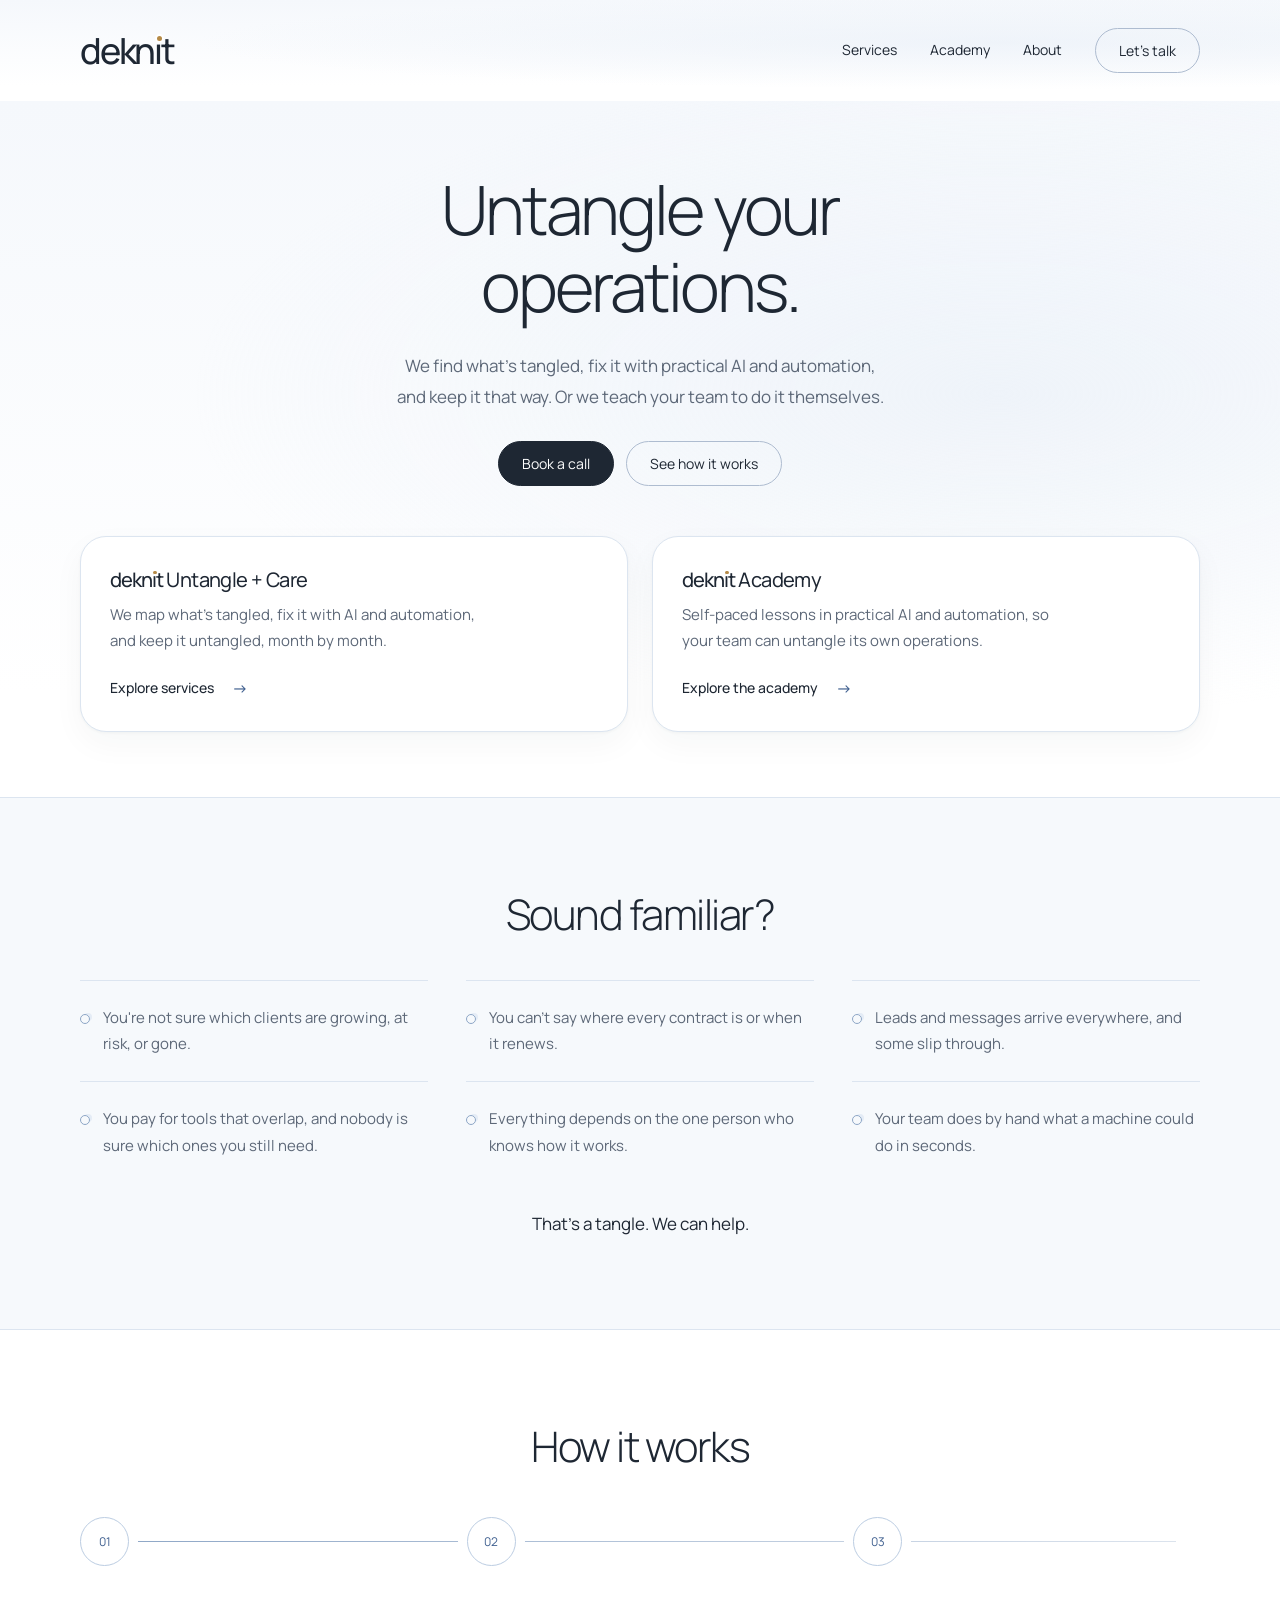
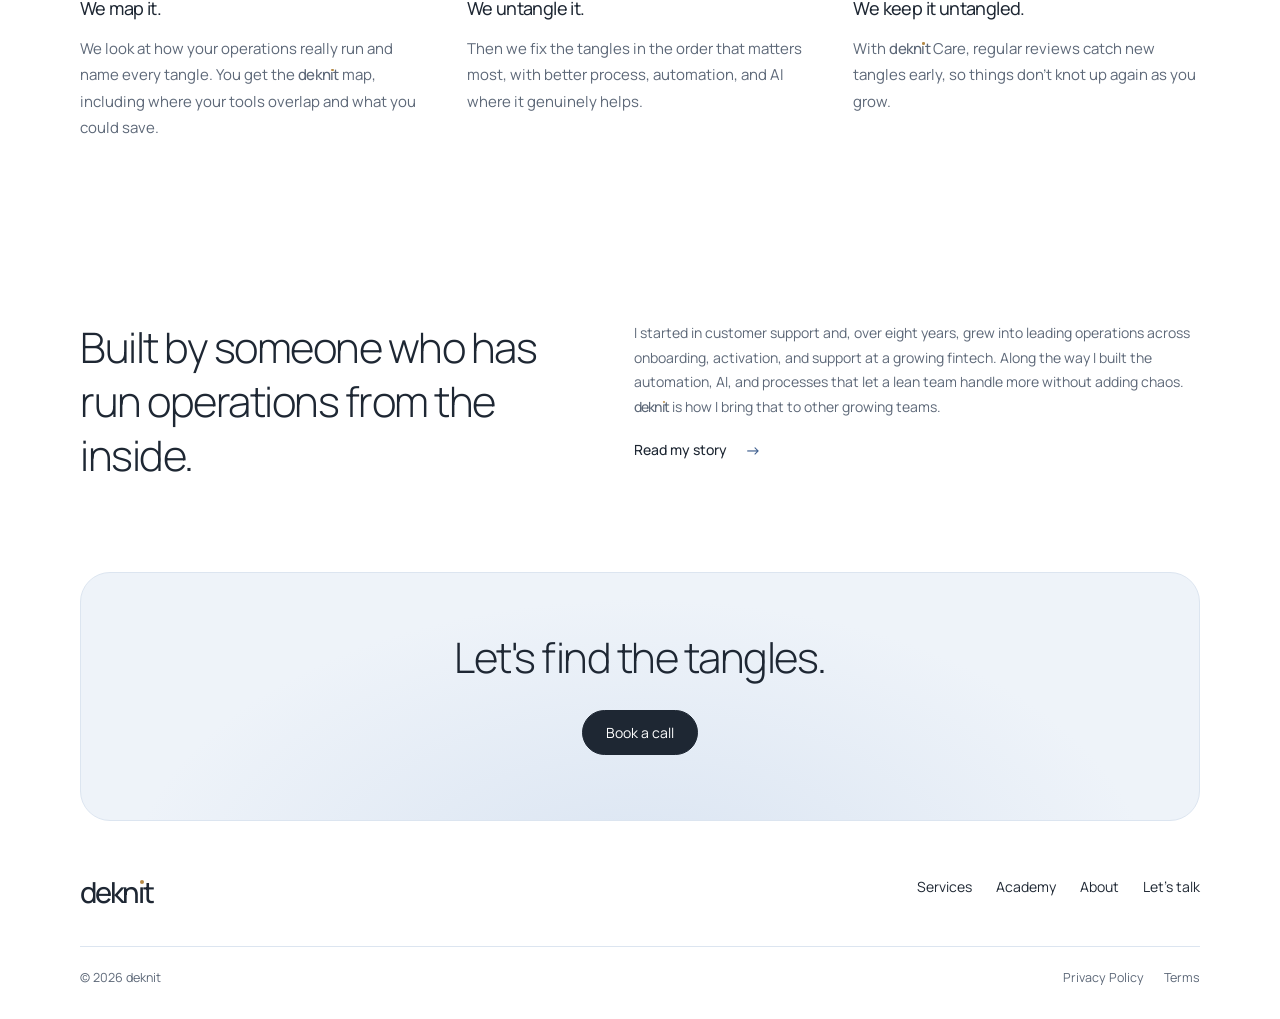
==== index.html @ 09bf1a15 "Remove email from the footer on all pages except Let's talk Co-Authored-By: Claude Sonnet 5.5 <norep" ====
<!doctype html>
<html lang="en">
<head>
<meta charset="utf-8">
<meta name="viewport" content="width=device-width, initial-scale=1">
<meta name="description" content="We find what's tangled, fix it with practical AI and automation, and keep it that way. Or we teach your team to do it themselves.">
<title>deknit | Untangle your operations.</title>
<link rel="stylesheet" href="styles.css?v=20261026u"><script src="script.js?v=20261026u" defer></script>
</head>
<body>
<a class="skip" href="#main">Skip to content</a>
<header class="top"><div class="wrap header-row"><a class="logo" href="index.html" aria-label="deknit home">dekn<span class="logo-i">i</span>t</a><nav aria-label="Main navigation"><a href="services.html">Services</a><a href="academy.html">Academy</a><a href="about.html">About</a><a href="lets-talk.html" class="pill">Let's talk</a></nav></div></header>
<main id="main" class="centered"><div class="top">
<div class="wrap">
<section class="hero" aria-labelledby="hero-title"><div class="hero-copy"><h1 id="hero-title">Untangle your<br>operations.</h1><p class="lead">We find what's tangled, fix it with practical AI and automation, and keep it that way. Or we teach your team to do it themselves.</p><div class="actions"><a class="pill primary" href="lets-talk.html">Book a call</a><a class="pill" href="#how-it-works">See how it works</a></div></div>
</section>
<div class="offers" id="services"><article class="glass offer"><div><h3><span class="wm">dekn<span class="logo-i">i</span>t</span> Untangle + Care</h3><p>We map what's tangled, fix it with AI and automation, and keep it untangled, month by month.</p><a class="text-link" href="services.html">Explore services</a></div></article><article class="glass offer" id="academy"><div><h3><span class="wm">dekn<span class="logo-i">i</span>t</span> Academy</h3><p>Self-paced lessons in practical AI and automation, so your team can untangle its own operations.</p><a class="text-link" href="academy.html">Explore the academy</a></div></article></div>
</div></div>
<section class="section familiar"><div class="wrap"><h2>Sound familiar?</h2><div class="tangles"><p class="tangle">You're not sure which clients are growing, at risk, or gone.</p><p class="tangle">You can't say where every contract is or when it renews.</p><p class="tangle">Leads and messages arrive everywhere, and some slip through.</p><p class="tangle">You pay for tools that overlap, and nobody is sure which ones you still need.</p><p class="tangle">Everything depends on the one person who knows how it works.</p><p class="tangle">Your team does by hand what a machine could do in seconds.</p></div><p class="closing">That's a tangle. We can help.</p></div></section>
<section class="section wrap" id="how-it-works"><h2>How it works</h2><div class="steps"><article class="step"><span class="number">01</span><h3>We map it.</h3><p>We look at how your operations really run and name every tangle. You get the <span class="wm">dekn<span class="logo-i">i</span>t</span> map, including where your tools overlap and what you could save.</p></article><article class="step"><span class="number">02</span><h3>We untangle it.</h3><p>Then we fix the tangles in the order that matters most, with better process, automation, and AI where it genuinely helps.</p></article><article class="step"><span class="number">03</span><h3>We keep it untangled.</h3><p>With <span class="wm">dekn<span class="logo-i">i</span>t</span> Care, regular reviews catch new tangles early, so things don't knot up again as you grow.</p></article></div></section>
<div class="wrap"><section class="section about" id="about"><h2>Built by someone who has run operations from the inside.</h2><div><p>I started in customer support and, over eight years, grew into leading operations across onboarding, activation, and support at a growing fintech. Along the way I built the automation, AI, and processes that let a lean team handle more without adding chaos. <span class="wm">dekn<span class="logo-i">i</span>t</span> is how I bring that to other growing teams.</p><a class="text-link" href="about.html">Read my story</a></div></section>
<section class="final-cta" id="lets-talk"><h2>Let's find the tangles.</h2><a class="pill primary" href="lets-talk.html">Book a call</a></section>
</div></main>
<footer><div class="wrap"><div class="footer-main"><div><a class="logo" href="index.html" aria-label="deknit home">dekn<span class="logo-i">i</span>t</a></div><nav class="footer-links" aria-label="Footer navigation"><a href="services.html">Services</a><a href="academy.html">Academy</a><a href="about.html">About</a><a href="lets-talk.html">Let's talk</a></nav></div><div class="footer-bottom"><span>&copy; 2026 deknit</span><div class="legal-links"><a href="privacy.html">Privacy Policy</a><a href="terms.html">Terms</a></div></div></div></footer>


</body>
</html>
---- styles.css ----
@import url('https://fonts.googleapis.com/css2?family=Manrope:wght@300;400;450;500;600&display=swap');
:root{--paper:#f7f4ed;--ink:#302e29;--muted:#655f55;--line:#ded7c9;--amber:#b58a47;--glass:rgba(255,255,255,.43);--radius:26px;--width:1200px}
*{box-sizing:border-box}html{scroll-behavior:smooth;scroll-padding-top:30px}body{margin:0;background:var(--paper);color:var(--ink);font:15px/1.75 'Manrope',Arial,sans-serif;-webkit-font-smoothing:antialiased}a{color:inherit;text-decoration:none}button{font:inherit}a,button{touch-action:manipulation}a:focus-visible,button:focus-visible,summary:focus-visible{outline:3px solid #9a6d28;outline-offset:6px}a:hover{text-decoration:underline;text-underline-offset:5px}.skip{position:absolute;top:-80px;left:20px;background:var(--ink);color:white;padding:10px 20px;z-index:9}.skip:focus{top:10px}.wrap{max-width:var(--width);margin:auto;padding-inline:40px}.top{background:radial-gradient(ellipse at 78% 42%,#e9dfca70,transparent 57%),linear-gradient(125deg,#faf8f3,#f2eee4 70%,#faf8f2)}header{padding:28px 0}.header-row{display:flex;align-items:center;justify-content:space-between;gap:30px}.logo{font-size:36px;letter-spacing:-2.2px;font-weight:500;line-height:1.2;display:inline-flex;align-items:baseline}.logo-i{position:relative}.logo-i:after{content:'';width:5px;height:5px;background:var(--amber);position:absolute;border-radius:50%;top:7px;left:3px;box-shadow:0 0 0 2px var(--paper)}nav{display:flex;align-items:center;gap:33px;font-size:13px}.pill{display:inline-flex;justify-content:center;align-items:center;min-height:45px;border-radius:999px;border:1px solid #8c806c;padding:10px 23px;font-size:13px;line-height:1.5;transition:background .2s,transform .2s}.pill:hover{background:#e6dece;text-decoration:none;transform:translateY(-1px)}.primary{background:var(--ink);color:#fff;border-color:var(--ink)}.primary:hover{background:#4a453b}.hero{position:relative;display:grid;grid-template-columns:1.04fr 1fr;align-items:center;gap:10px;min-height:470px;padding-block:55px 45px}.hero-copy{position:relative;z-index:1}h1,h2,h3,p{margin:0}h1{font-size:clamp(44px,5.4vw,68px);font-weight:300;letter-spacing:-3px;line-height:1.13;max-width:570px}p{color:var(--muted)}.lead{font-size:16px;line-height:1.85;max-width:505px;margin-top:25px}.actions{display:flex;flex-wrap:wrap;gap:12px;margin-top:28px}.quiet{font-size:11px;max-width:450px;line-height:1.8;margin-top:20px}.hero-art{width:calc(100% + 38px);margin-left:-16px;overflow:visible}.offers{display:grid;grid-template-columns:1fr 1fr;gap:24px;padding-block:10px 65px}.glass{border:1px solid #fff;border-radius:var(--radius);background:linear-gradient(140deg,#fff9,#fff3);box-shadow:0 15px 34px #6e57360a,0 1px 3px #6e57360c;backdrop-filter:blur(12px)}.offer{padding:29px;display:grid;grid-template-columns:59px 1fr;gap:20px;align-items:start}.badge{width:58px;height:58px;border-radius:50%;border:1px solid #fff;display:grid;place-items:center;background:radial-gradient(circle at 30% 20%,#fff,#e9dfc580);box-shadow:inset 0 0 0 5px #ffffff30,0 6px 14px #77613d12;color:#8b713f}.badge svg{width:26px;height:26px;fill:none;stroke:currentColor;stroke-width:1.35;stroke-linecap:round;stroke-linejoin:round}h3{font-size:20px;font-weight:450;letter-spacing:-.6px}.offer p{font-size:13px;margin-top:8px;max-width:370px}.text-link{display:inline-flex;align-items:center;gap:18px;font-size:12px;margin-top:17px;font-weight:500}.text-link:after{content:'\2192';color:#8c713f;font-size:16px}.section{padding-block:90px}.eyebrow{font-size:10px;text-transform:uppercase;letter-spacing:2px;color:#927342;margin-bottom:16px}h2{font-size:clamp(29px,3.4vw,42px);line-height:1.28;font-weight:300;letter-spacing:-1.5px}.section-intro{max-width:660px}.familiar{background:#fcfaf5;border-block:1px solid #eee8dd}.tangles{display:grid;grid-template-columns:repeat(3,1fr);gap:0 38px;margin-top:38px}.tangle{padding:24px 0;border-top:1px solid var(--line);display:flex;align-items:flex-start;gap:13px;font-size:14px;color:var(--muted)}.tangle:before{content:'';flex:none;width:8px;height:8px;border:1px solid #b39667;border-radius:50%;margin-top:9px;box-shadow:3px -2px 0 -1px #f8f0e0}.closing{margin-top:26px;color:var(--ink);font-size:17px}.steps{display:grid;grid-template-columns:repeat(3,1fr);gap:40px;margin-top:44px;position:relative}.steps:before{content:'';position:absolute;left:24px;right:24px;top:24px;height:1px;background:linear-gradient(90deg,#cbb178,#cbb17850)}.step{position:relative}.number{position:relative;display:grid;place-items:center;width:49px;height:49px;border:1px solid #d7c9a9;background:#f7f4ed;border-radius:50%;font-size:12px;color:#927342;box-shadow:0 0 0 9px var(--paper);margin-bottom:28px}.step h3{font-size:18px;line-height:1.6}.step p{font-size:13px;margin-top:13px}.ai{display:grid;grid-template-columns:.9fr 1.1fr;gap:90px;align-items:center;padding:50px;background:linear-gradient(120deg,#eee6d3aa,#fff8);border:1px solid #fff;border-radius:30px}.ai p{font-size:15px}.what{padding-top:75px}.products{display:grid;grid-template-columns:repeat(3,1fr);gap:20px;margin-top:30px}.product{padding:30px;border:1px solid var(--line);border-radius:22px;background:#ffffff35}.product p{font-size:13px;margin-top:12px}.promise{text-align:center;padding-block:65px;border-block:1px solid var(--line);margin-top:80px}.promise p{max-width:640px;margin:20px auto 0;font-size:15px}.about{display:grid;grid-template-columns:.9fr 1.1fr;gap:90px;align-items:start}.about p{font-size:14px}.final-cta{padding:58px 30px 65px;text-align:center;border-radius:30px;background:radial-gradient(ellipse at 50% 130%,#d8c29465,transparent 65%),#efeadf;border:1px solid #fff}.final-cta .pill{margin-top:25px}footer{padding:54px 0 30px}.footer-main{display:flex;justify-content:space-between;gap:35px;align-items:start}.footer-main .logo{font-size:29px}.footer-main .logo-i:after{top:5px;width:4px;height:4px;left:2px}.footer-links{display:flex;gap:24px;font-size:12px}.contact{font-size:12px;margin-top:12px;display:inline-block}.footer-bottom{border-top:1px solid var(--line);margin-top:35px;padding-top:20px;display:flex;justify-content:space-between;gap:20px;font-size:10px;color:var(--muted)}.legal-links{display:flex;gap:20px}.placeholder-list{font-size:11px;color:var(--muted);border-top:1px solid var(--line);margin-top:26px;padding-top:18px}.placeholder-list summary{cursor:pointer}.placeholder-list ul{padding-left:18px}.placeholder-list li{margin-block:5px}dialog{max-width:500px;width:calc(100% - 40px);border:1px solid var(--line);border-radius:24px;background:var(--paper);padding:35px;color:var(--ink)}dialog::backdrop{background:#302e2955;backdrop-filter:blur(5px)}dialog h2{font-size:29px}dialog p{margin-block:18px}dialog .pill{cursor:pointer}dialog .placeholder{border:1px dashed #a28e68;padding:18px;border-radius:12px;font-size:13px}.notice{font-size:12px}svg.defs{position:absolute;width:0;height:0;overflow:hidden}
@media(min-width:1450px){:root{--width:1280px}.hero{min-height:530px}.hero-art{width:calc(100% + 60px)}}
@media(max-width:900px){.wrap{padding-inline:28px}nav{gap:22px}.hero{grid-template-columns:1.1fr .9fr;min-height:430px}h1{font-size:52px}.hero-art{width:125%;margin-left:-30px}.lead{font-size:14px}.offer{padding:23px;gap:14px;grid-template-columns:45px 1fr}.badge{width:45px;height:45px}h3{font-size:18px}.tangles{grid-template-columns:repeat(2,1fr)}.ai,.about{gap:40px}.ai{padding:35px}.steps{gap:25px}.products{gap:15px}.product{padding:23px}.section{padding-block:65px}}
@media(max-width:620px){.wrap{padding-inline:22px}header{padding-block:22px}.header-row{gap:18px;flex-wrap:wrap}.logo{font-size:32px}nav{gap:17px;font-size:11px}nav .pill{padding:8px 14px;min-height:37px;font-size:11px}.hero{grid-template-columns:1fr;gap:0;padding-block:36px 16px;min-height:auto}h1{font-size:49px;letter-spacing:-2.2px;max-width:390px}.lead{font-size:14px;margin-top:20px}.quiet{font-size:10px}.hero-art{width:100%;max-width:480px;margin:-5px auto -10px;display:block}.offers{grid-template-columns:1fr;gap:14px;padding-bottom:40px}.offer{grid-template-columns:50px 1fr;padding:23px}.badge{width:48px;height:48px}.tangles{grid-template-columns:1fr;margin-top:28px}.tangle{padding-block:18px}.section{padding-block:50px}.steps,.products,.ai,.about{grid-template-columns:1fr}.steps{gap:28px;margin-top:30px}.steps:before{display:none}.step{padding-left:64px}.number{position:absolute;left:0;top:0;width:40px;height:40px;box-shadow:none}.step p{margin-top:7px}.ai{padding:27px;gap:20px}.what{padding-top:50px}.products{gap:15px}.promise{margin-top:50px;padding-block:45px}.about{gap:22px}.footer-main{flex-direction:column;gap:25px}.footer-links{gap:23px;flex-wrap:wrap}.final-cta{padding:42px 20px}.footer-bottom{font-size:10px}.top{overflow:hidden}h2{letter-spacing:-1px}}
@media(max-width:380px){nav{gap:13px}.header-row{justify-content:center}.header-row>.logo{margin-right:auto}.hero h1{font-size:43px}.actions .pill{font-size:12px;padding-inline:18px}}
@media(prefers-reduced-motion:reduce){html{scroll-behavior:auto}*{transition:none!important}}

.page-hero{padding-block:70px 55px;max-width:900px}.page-hero h1{max-width:900px;font-size:clamp(42px,5vw,64px)}.page-hero .lead{max-width:680px}.page-body{padding-bottom:60px}.content-section{padding-block:45px;border-top:1px solid var(--line)}.content-section h2{margin-bottom:24px}.content-section h3{margin-bottom:14px}.content-section p+p{margin-top:17px}.reading{max-width:760px}.reading p{font-size:15px}.reading ul,.reading ol{color:var(--muted);padding-left:22px}.reading li{padding-block:5px}.area-grid{display:grid;grid-template-columns:1fr 1fr;gap:0 32px;list-style-position:inside;padding:0!important}.area-grid li{border-bottom:1px solid var(--line);padding:14px 8px}.journey{display:flex;align-items:center;gap:18px;flex-wrap:wrap;padding:23px 28px;margin-bottom:40px;color:var(--muted);font-size:13px}.journey li+li:before{content:'\2192';color:var(--amber);margin-right:18px}.split{display:grid;grid-template-columns:1fr 1fr;gap:45px}.four-grid{display:grid;grid-template-columns:repeat(4,1fr);gap:22px}.faq{max-width:850px}.faq details{padding:20px 0;border-bottom:1px solid var(--line)}.faq summary{font-size:15px;cursor:pointer}.faq details p{margin-top:15px;font-size:14px}.placeholder{padding:22px;border:1px dashed #aa9063;border-radius:16px;background:#fff7;color:#726044;overflow-wrap:anywhere}.photo-placeholder{aspect-ratio:4/5;max-width:260px;display:grid;place-items:center}.profile{display:grid;grid-template-columns:220px 1fr;gap:35px;align-items:center}.profile p{max-width:400px}form{max-width:680px}label{display:block;font-size:12px;font-weight:500;margin-bottom:7px}input,textarea,select{font:inherit;color:var(--ink);width:100%;background:#fffc;border:1px solid #c7bda9;border-radius:12px;padding:12px 15px;min-height:46px}textarea{resize:vertical;min-height:125px}input:focus-visible,textarea:focus-visible,select:focus-visible{outline:2px solid #967233;outline-offset:3px}.field{margin-bottom:20px}.form-row{display:grid;grid-template-columns:1fr 1fr;gap:20px}.form-note{font-size:12px;margin-bottom:18px}.status{font-size:13px;margin-top:15px}form button{cursor:pointer}.booking-placeholder{min-height:220px;display:flex;align-items:center;justify-content:center;text-align:center}.form-section{padding:35px;border-radius:var(--radius);background:#eee8db80}nav a[aria-current=page]{text-decoration:underline;text-underline-offset:6px}.legal{min-height:44vh}.mini-number{color:#94723d;font-size:11px;margin-bottom:15px}.page-body .final-cta{margin-top:45px}
@media(max-width:800px){.four-grid{grid-template-columns:1fr 1fr}.split{gap:28px}.profile{grid-template-columns:180px 1fr}}
@media(max-width:620px){.page-hero{padding-block:40px}.page-hero h1{font-size:43px}.content-section{padding-block:32px}.split,.profile,.form-row{grid-template-columns:1fr}.area-grid{grid-template-columns:1fr}.four-grid{grid-template-columns:1fr 1fr;gap:16px}.form-section{padding:24px}.journey{padding:20px;gap:12px}.journey li+li:before{margin-right:12px}}

.booking-panel{padding:38px;text-align:center}.booking-panel p{margin-block:15px}.booking-panel .pill{margin-block:10px}.legal-copy h2{font-size:25px;margin-top:32px}.legal-copy p{margin-block:14px}.draft-note{border-left:3px solid #b58a47;padding:16px 20px;background:#eee7d8;margin-bottom:28px}

/* Consistent paired offer cards. */
.offers .offer{grid-template-columns:58px minmax(0,1fr);align-items:start}.offers .badge{width:58px;height:58px;flex-shrink:0}.offers .badge svg{width:28px;height:28px;stroke-width:1.4}.offers .offer>div{height:100%;display:flex;flex-direction:column}.offers .offer h3{font-size:20px;line-height:1.4;font-weight:450}.offers .offer p{flex:1}.offers .text-link{margin-top:20px}.hero-art{height:auto}@media(max-width:620px){.offers .offer{grid-template-columns:48px minmax(0,1fr)}.offers .badge{width:48px;height:48px}.offers .offer h3{font-size:18px}}

/* Original supplied glass artwork. */
.hero-art{display:block;width:100%;height:auto;margin:0;object-fit:contain;min-width:0}
.offers .badge-art{background:none;border:0;box-shadow:none;border-radius:0}
.badge-art img{display:block;width:100%;height:100%;object-fit:contain}

/* Text-only homepage after removal of illustration assets. */
.hero{grid-template-columns:minmax(0,1fr)}
.offers .offer{grid-template-columns:minmax(0,1fr)}

/* Wordmark lockup: the deknit logo followed by a capitalized product name. */
.wm{font-weight:500;letter-spacing:-.05em;white-space:nowrap}
.wm .logo-i{display:inline-block;line-height:1.2;position:relative}
.wm .logo-i:after{width:.14em;height:.14em;top:.18em;left:.085em;box-shadow:0 0 0 .05em var(--paper)}

/* Legibility pass: larger small text and clearer reading sizes. */
body{font-size:16px}
.lead{font-size:17px}
.quiet{font-size:13px}
.pill,nav{font-size:14px}
.offer p,.step p,.product p,.tangle{font-size:15px}
.text-link{font-size:14px}
.reading p,.reading li{font-size:16px}
.footer-links,.contact{font-size:14px}
.footer-bottom,.placeholder-list{font-size:12.5px}
.form-note,.status,label{font-size:13.5px}
.faq details p{font-size:15.5px}
@media(max-width:900px){.lead{font-size:16px}}
@media(max-width:620px){.lead{font-size:15.5px}.quiet{font-size:12.5px}nav,nav .pill{font-size:13px}.footer-bottom{font-size:12px}}
@media(max-width:380px){nav,nav .pill{font-size:12px}}

/* Services: click-to-open offer cards, journey strip, and FAQ toggles. */
.journey{list-style:none;margin-top:0;font-size:15px}
.content-section .section-intro{margin-top:-12px}
.offer-list{display:grid;gap:18px;margin-top:26px}
.offer-card{padding:0}
.offer-card>summary,.offer-link{display:flex;align-items:center;justify-content:space-between;gap:28px;padding:30px 34px;cursor:pointer;list-style:none;border-radius:var(--radius)}
.offer-card>summary::-webkit-details-marker,.faq summary::-webkit-details-marker{display:none}
.offer-card>summary:focus-visible,.offer-link:focus-visible{outline-offset:-6px}
.offer-link:hover{text-decoration:none}
.offer-card[open]>summary{border-bottom:1px solid var(--line);border-radius:var(--radius) var(--radius) 0 0}
.oc-main{display:grid;gap:9px;min-width:0}
.oc-title{font-size:27px;font-weight:350;letter-spacing:-.8px;line-height:1.3}
.oc-teaser{color:var(--ink);font-size:16px;line-height:1.65;max-width:620px}
.oc-for{color:var(--muted);font-size:14px;line-height:1.6}
.oc-side{display:flex;align-items:center;gap:16px;flex:none}
.oc-label{font-size:14px;font-weight:500;color:#7a5c2a}
details:not([open]) .is-open,details[open] .is-closed{display:none}
.oc-toggle,.oc-arrow,.faq summary:after{width:38px;height:38px;flex:none;border-radius:50%;border:1px solid #cdbf9f}
.oc-toggle,.faq summary:after{background:linear-gradient(var(--amber),var(--amber)) center/13px 1.5px no-repeat,linear-gradient(var(--amber),var(--amber)) center/1.5px 13px no-repeat}
details[open]>summary .oc-toggle,.faq details[open]>summary:after{background:linear-gradient(var(--amber),var(--amber)) center/13px 1.5px no-repeat}
.oc-arrow{display:grid;place-items:center;color:var(--amber);font-size:17px;line-height:1}
.oc-arrow:before{content:'\2192'}
.offer-card>summary:hover .oc-toggle,.offer-link:hover .oc-arrow,.faq summary:hover:after{background-color:#efe7d6}
.oc-body{padding:34px;display:grid;gap:34px}
.oc-cols{display:grid;grid-template-columns:1fr 1fr;gap:44px}
.oc-body h4{font-size:12px;font-weight:600;letter-spacing:1.8px;text-transform:uppercase;color:#7a5c2a;margin-bottom:12px}
.oc-body p{font-size:15.5px;line-height:1.8}
.oc-body p+p,.oc-body p+ul,.oc-body ul+p{margin-top:14px}
.oc-body ul{margin:0;padding-left:20px;color:var(--muted)}
.oc-body li{padding-block:5px;font-size:15.5px}
.oc-body .area-grid{display:grid;grid-template-columns:1fr 1fr;gap:0 24px;list-style:none;margin:16px 0 0;padding:0!important;counter-reset:area}
.oc-body .area-grid li{counter-increment:area;border-bottom:1px solid var(--line);padding:10px 4px;font-size:14.5px}
.oc-body .area-grid li:before{content:counter(area,decimal-leading-zero);color:#94723d;font-size:11px;margin-right:12px}
.faq summary{display:flex;align-items:center;justify-content:space-between;gap:20px;list-style:none;font-size:16px}
.faq summary:after{content:'';width:30px;height:30px}
.content-section.faq{max-width:none}
.faq details{max-width:850px}
.four-grid article{padding:22px;border:1px solid var(--line);border-radius:20px;background:#ffffff35}
.four-grid h3{margin-bottom:8px}
.four-grid p{font-size:15px}
@media(max-width:800px){.oc-cols{grid-template-columns:1fr;gap:30px}}
@media(max-width:620px){.offer-card>summary,.offer-link{padding:22px 20px;gap:16px}.oc-title{font-size:23px}.oc-label{display:none}.oc-body{padding:24px 20px;gap:26px}.oc-body .area-grid{grid-template-columns:1fr}.four-grid{grid-template-columns:1fr}}

/* Lockup dot: slightly larger so it reads at body and heading sizes, same center */
.wm .logo-i:after{width:.18em;height:.18em;top:.16em;left:.065em;box-shadow:0 0 0 .045em var(--paper)}

/* Cool mist palette: white page, pale blue panels, slate-blue accent. The amber dot stays as the brand mark. */
:root{--paper:#fff;--ink:#1e2733;--muted:#5d6878;--line:#dce5f0;--accent:#3f5f8f;--accent-deep:#2f4a73;--mist:#eef3f9;--mist-2:#e4ecf6;--ring:#aebcd0}
a:focus-visible,button:focus-visible,summary:focus-visible{outline-color:var(--accent)}
input:focus-visible,textarea:focus-visible,select:focus-visible{outline-color:var(--accent)}
.top{background:radial-gradient(ellipse at 78% 42%,#e4ecf680,transparent 57%),linear-gradient(180deg,#f5f8fc,#fff 85%)}
.glass{border:1px solid var(--line);background:#fff;box-shadow:0 12px 32px #1e27330a,0 1px 3px #1e27330a;backdrop-filter:none}
.pill{border-color:var(--ring)}
.pill:hover{background:var(--mist-2)}
.primary{background:var(--ink);border-color:var(--ink);color:#fff}
.primary:hover{background:#2c3a4d}
.text-link:after,.journey li+li:before,.oc-arrow{color:var(--accent)}
.badge{background:radial-gradient(circle at 30% 20%,#fff,var(--mist-2));box-shadow:inset 0 0 0 5px #ffffff30,0 6px 14px #3f5f8f14;color:var(--accent)}
.eyebrow,.mini-number,.oc-body .area-grid li:before{color:var(--accent)}
.familiar{background:#f6f9fc;border-block:1px solid var(--line)}
.tangle:before{border-color:#8da6c6;box-shadow:3px -2px 0 -1px var(--mist-2)}
.steps:before{background:linear-gradient(90deg,#8da6c6,#8da6c650)}
.number{border-color:#bccde2;background:#fff;color:var(--accent)}
.ai{background:linear-gradient(120deg,var(--mist-2),#fff8);border-color:var(--line)}
.final-cta{background:radial-gradient(ellipse at 50% 130%,#c9d8ec90,transparent 65%),var(--mist);border-color:var(--line)}
.form-section{background:#eef3f980}
.draft-note{border-left-color:var(--accent);background:var(--mist)}
.placeholder,dialog .placeholder{border-color:#8da6c6;color:#4a5b73}
input,textarea,select{border-color:#c4d2e3}
.oc-label,.oc-body h4{color:var(--accent-deep)}
.oc-toggle,.oc-arrow,.faq summary:after{border-color:#bccde2}
.oc-toggle,.faq summary:after{background:linear-gradient(var(--accent),var(--accent)) center/13px 1.5px no-repeat,linear-gradient(var(--accent),var(--accent)) center/1.5px 13px no-repeat}
details[open]>summary .oc-toggle,.faq details[open]>summary:after{background:linear-gradient(var(--accent),var(--accent)) center/13px 1.5px no-repeat}
.offer-card>summary:hover .oc-toggle,.offer-link:hover .oc-arrow,.faq summary:hover:after{background-color:var(--mist-2)}
.four-grid article,.product{background:#fff;border-color:var(--line)}

/* Lockup inside uppercase labels: keep it lowercase so the dot sits over the i */
.oc-body h4 .wm{text-transform:none;font-size:1.25em;letter-spacing:-.04em;font-weight:600;vertical-align:-.04em}

/* Centered headings, balanced so a heading never leaves one word on its own line */
.page-hero{max-width:900px;margin-inline:auto;text-align:center}
.page-hero h1,.page-hero .lead,.hero h1,.hero .lead{margin-inline:auto;text-wrap:balance}
.hero{grid-template-columns:1fr;min-height:auto;padding-block:70px 40px;justify-items:center}
.hero-copy{max-width:760px;text-align:center}
.hero .actions{justify-content:center}
.centered h2{text-align:center}
.centered .about h2{text-align:left}
.centered .section-intro{text-align:center;margin-inline:auto;max-width:640px}
.centered .closing{text-align:center}
.centered .faq details{max-width:850px;margin-inline:auto}
@media(max-width:620px){.hero{padding-block:44px 24px}}

/* Numbered offers: 1 and 2 are the path, Academy is the "or" */
.oc-main{flex:1;min-width:0}
.oc-num{flex:none;display:grid;place-items:center;width:42px;height:42px;border:1px solid #bccde2;border-radius:50%;background:#fff;color:var(--accent);font-size:14px;font-weight:500}
.oc-or{border-style:dashed;color:var(--muted);font-size:12px}
.faq-link{text-align:center}
.faq-link .section-intro{margin-bottom:22px}

/* Hover turns gold, like the dot in the wordmark */
.pill:hover{background:#f8f0e1;border-color:#b58a47}
.primary:hover{background:#b58a47;border-color:#b58a47;color:#1e2733}
nav a:not(.pill):hover,.footer-links a:hover,.legal-links a:hover,.text-link:hover,.contact:hover{color:#8f6a2f}

/* Keep each short sentence of a headline together so lines break between sentences */
.nb{display:inline-block}

/* Small print under an offer */
.fineprint{font-size:12px;line-height:1.5;color:var(--muted);margin-top:16px}
.oc-body p.fineprint,p.fineprint{font-size:12px;line-height:1.5;color:#7a8596;margin-top:18px}

/* About page: opening line */
.reading .lead-line{font-size:22px;line-height:1.45;color:var(--ink);font-weight:500;margin-bottom:22px}
.reading h2+p.lead-line{margin-top:0}

/* Meet the founder */
.founder h3{margin-bottom:4px}
.founder .founder-role{color:var(--muted);font-size:14px;margin-bottom:16px}
.profile .founder p{max-width:520px}
.profile .founder p+p{margin-top:12px}
.founder-photo{display:block;width:100%;max-width:260px;height:auto;aspect-ratio:4/5;object-fit:cover;object-position:50% 20%;border-radius:20px;border:1px solid var(--line)}

/* Effective date line on legal pages */
.effective{color:var(--muted);font-size:14px;margin-bottom:28px}

/* Mobile: larger tap areas (without changing the look) and slightly larger small text */
@media (max-width:800px){
  .logo,header nav a:not(.pill),.footer-links a,.legal-links a{display:inline-block;padding-block:11px;margin-block:-11px}
  .actions .pill,.pill{font-size:14px}
  header nav a:not(.pill){font-size:14px}
  nav .pill{font-size:14px;min-height:44px}
  .contact{padding-block:11px;margin-top:1px}
  .text-link{padding-block:9px;margin-top:8px}
  .faq summary{padding-block:7px}
  .footer-bottom,.footer-bottom span{font-size:13px}
  .fineprint,.oc-body p.fineprint,p.fineprint{font-size:13px}
}
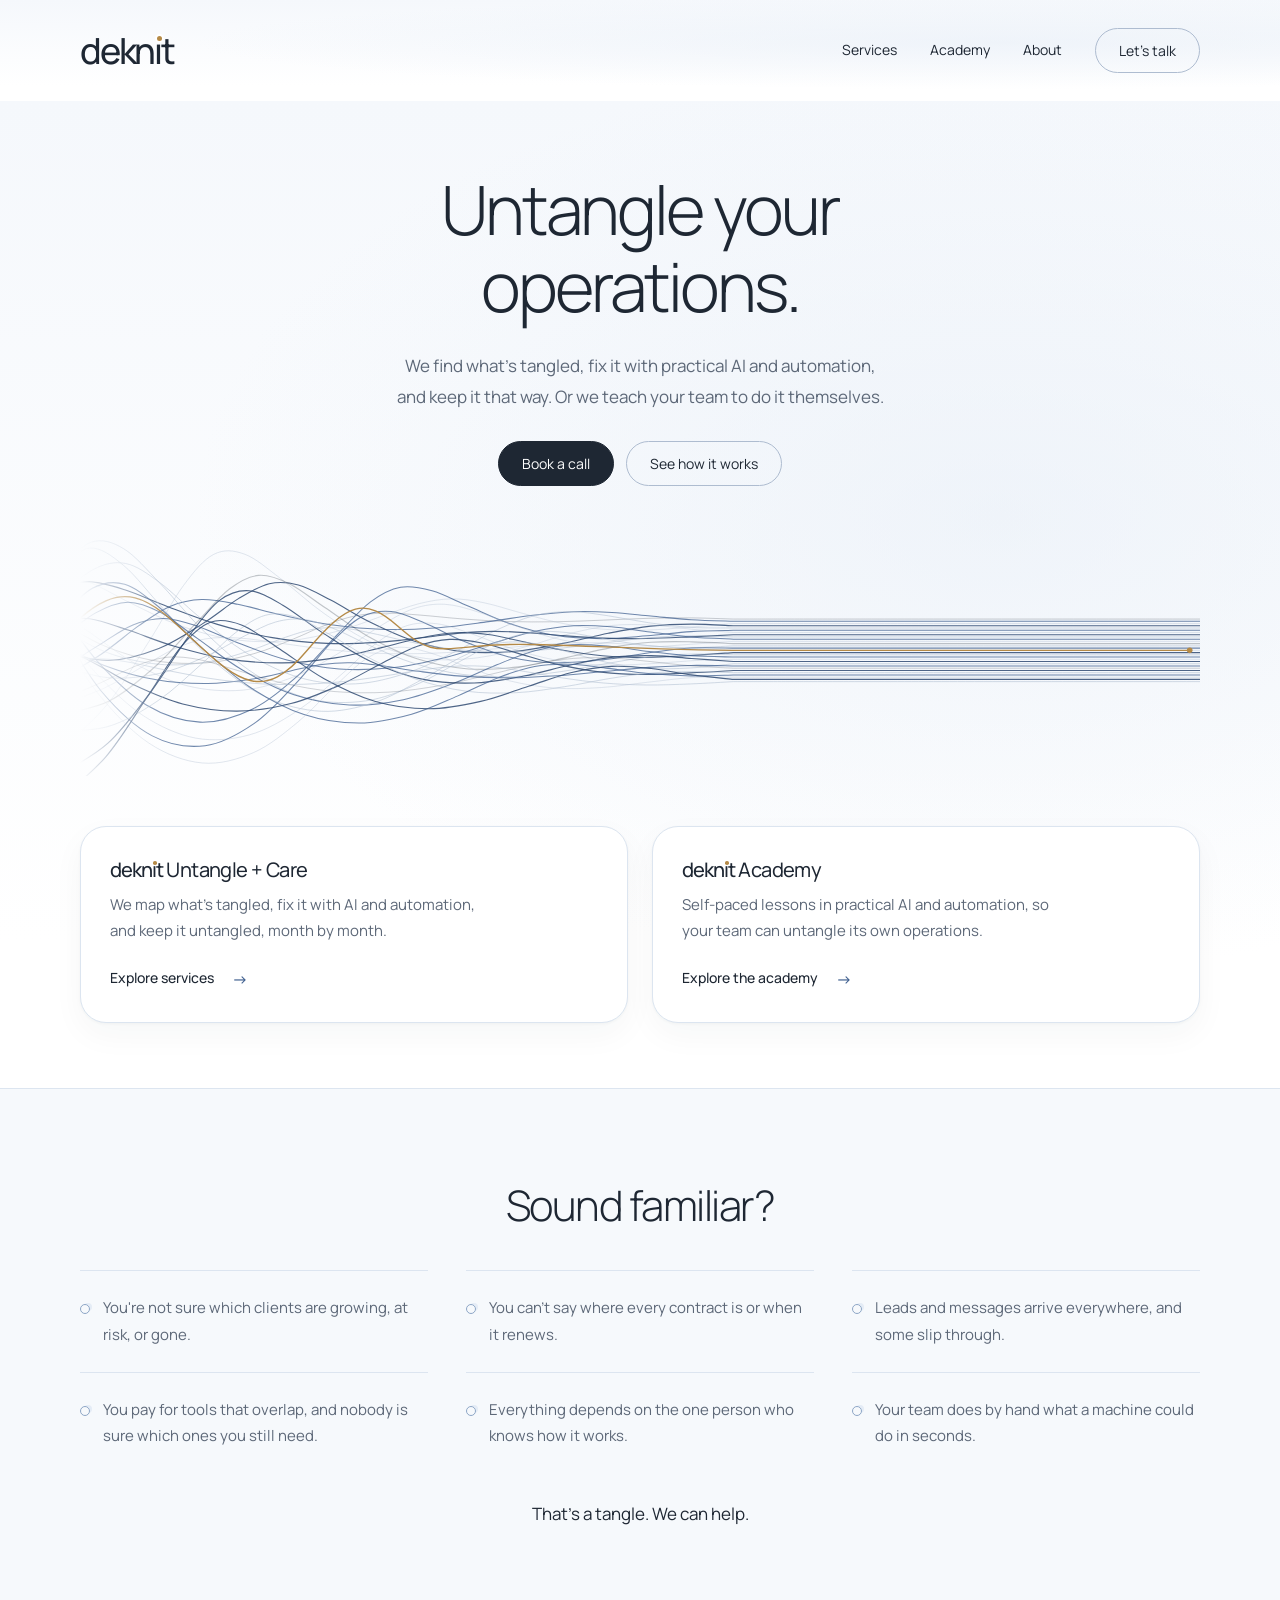
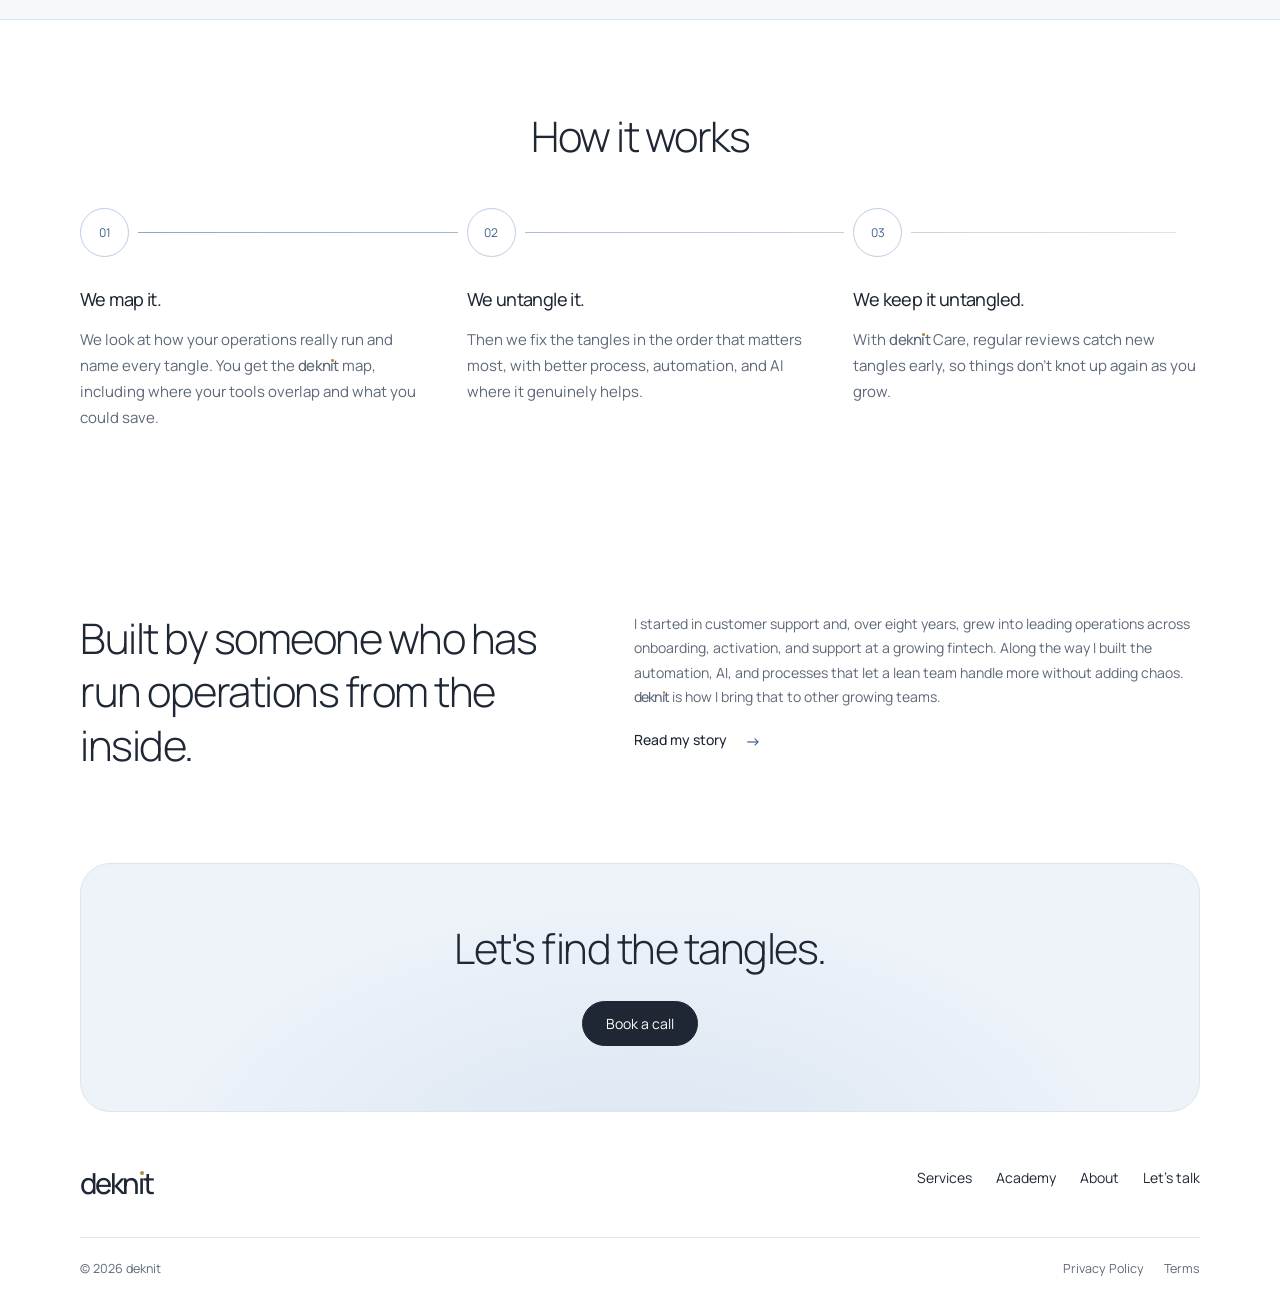
==== commit 4afcec54: "Add tangle-to-line artwork to the home page Place the supplied SVG between the hero and the two offe" ====
--- a/index.html
+++ b/index.html
@@ -5,7 +5,7 @@
 <meta name="viewport" content="width=device-width, initial-scale=1">
 <meta name="description" content="We find what's tangled, fix it with practical AI and automation, and keep it that way. Or we teach your team to do it themselves.">
 <title>deknit | Untangle your operations.</title>
-<link rel="stylesheet" href="styles.css?v=20261026u"><script src="script.js?v=20261026u" defer></script>
+<link rel="stylesheet" href="styles.css?v=20261026y"><script src="script.js?v=20261026y" defer></script>
 </head>
 <body>
 <a class="skip" href="#main">Skip to content</a>
@@ -13,7 +13,7 @@
 <main id="main" class="centered"><div class="top">
 <div class="wrap">
 <section class="hero" aria-labelledby="hero-title"><div class="hero-copy"><h1 id="hero-title">Untangle your<br>operations.</h1><p class="lead">We find what's tangled, fix it with practical AI and automation, and keep it that way. Or we teach your team to do it themselves.</p><div class="actions"><a class="pill primary" href="lets-talk.html">Book a call</a><a class="pill" href="#how-it-works">See how it works</a></div></div>
-</section>
+</section><div class="hero-art" aria-hidden="true"><img src="images/deknit-untangled-hero.svg" alt="" width="2400" height="520" decoding="async"></div>
 <div class="offers" id="services"><article class="glass offer"><div><h3><span class="wm">dekn<span class="logo-i">i</span>t</span> Untangle + Care</h3><p>We map what's tangled, fix it with AI and automation, and keep it untangled, month by month.</p><a class="text-link" href="services.html">Explore services</a></div></article><article class="glass offer" id="academy"><div><h3><span class="wm">dekn<span class="logo-i">i</span>t</span> Academy</h3><p>Self-paced lessons in practical AI and automation, so your team can untangle its own operations.</p><a class="text-link" href="academy.html">Explore the academy</a></div></article></div>
 </div></div>
 <section class="section familiar"><div class="wrap"><h2>Sound familiar?</h2><div class="tangles"><p class="tangle">You're not sure which clients are growing, at risk, or gone.</p><p class="tangle">You can't say where every contract is or when it renews.</p><p class="tangle">Leads and messages arrive everywhere, and some slip through.</p><p class="tangle">You pay for tools that overlap, and nobody is sure which ones you still need.</p><p class="tangle">Everything depends on the one person who knows how it works.</p><p class="tangle">Your team does by hand what a machine could do in seconds.</p></div><p class="closing">That's a tangle. We can help.</p></div></section>
--- a/styles.css
+++ b/styles.css
@@ -184,3 +184,7 @@
   .footer-bottom,.footer-bottom span{font-size:13px}
   .fineprint,.oc-body p.fineprint,p.fineprint{font-size:13px}
 }
+
+/* Home: tangle-to-line artwork between the hero and the two offers */
+.hero-art{position:relative;overflow:hidden;margin:8px 0 40px;-webkit-mask-image:linear-gradient(90deg,transparent,#000 8%);mask-image:linear-gradient(90deg,transparent,#000 8%)}
+.hero-art img{display:block;position:relative;left:50%;transform:translateX(-50%);width:max(100%,1100px);height:auto}
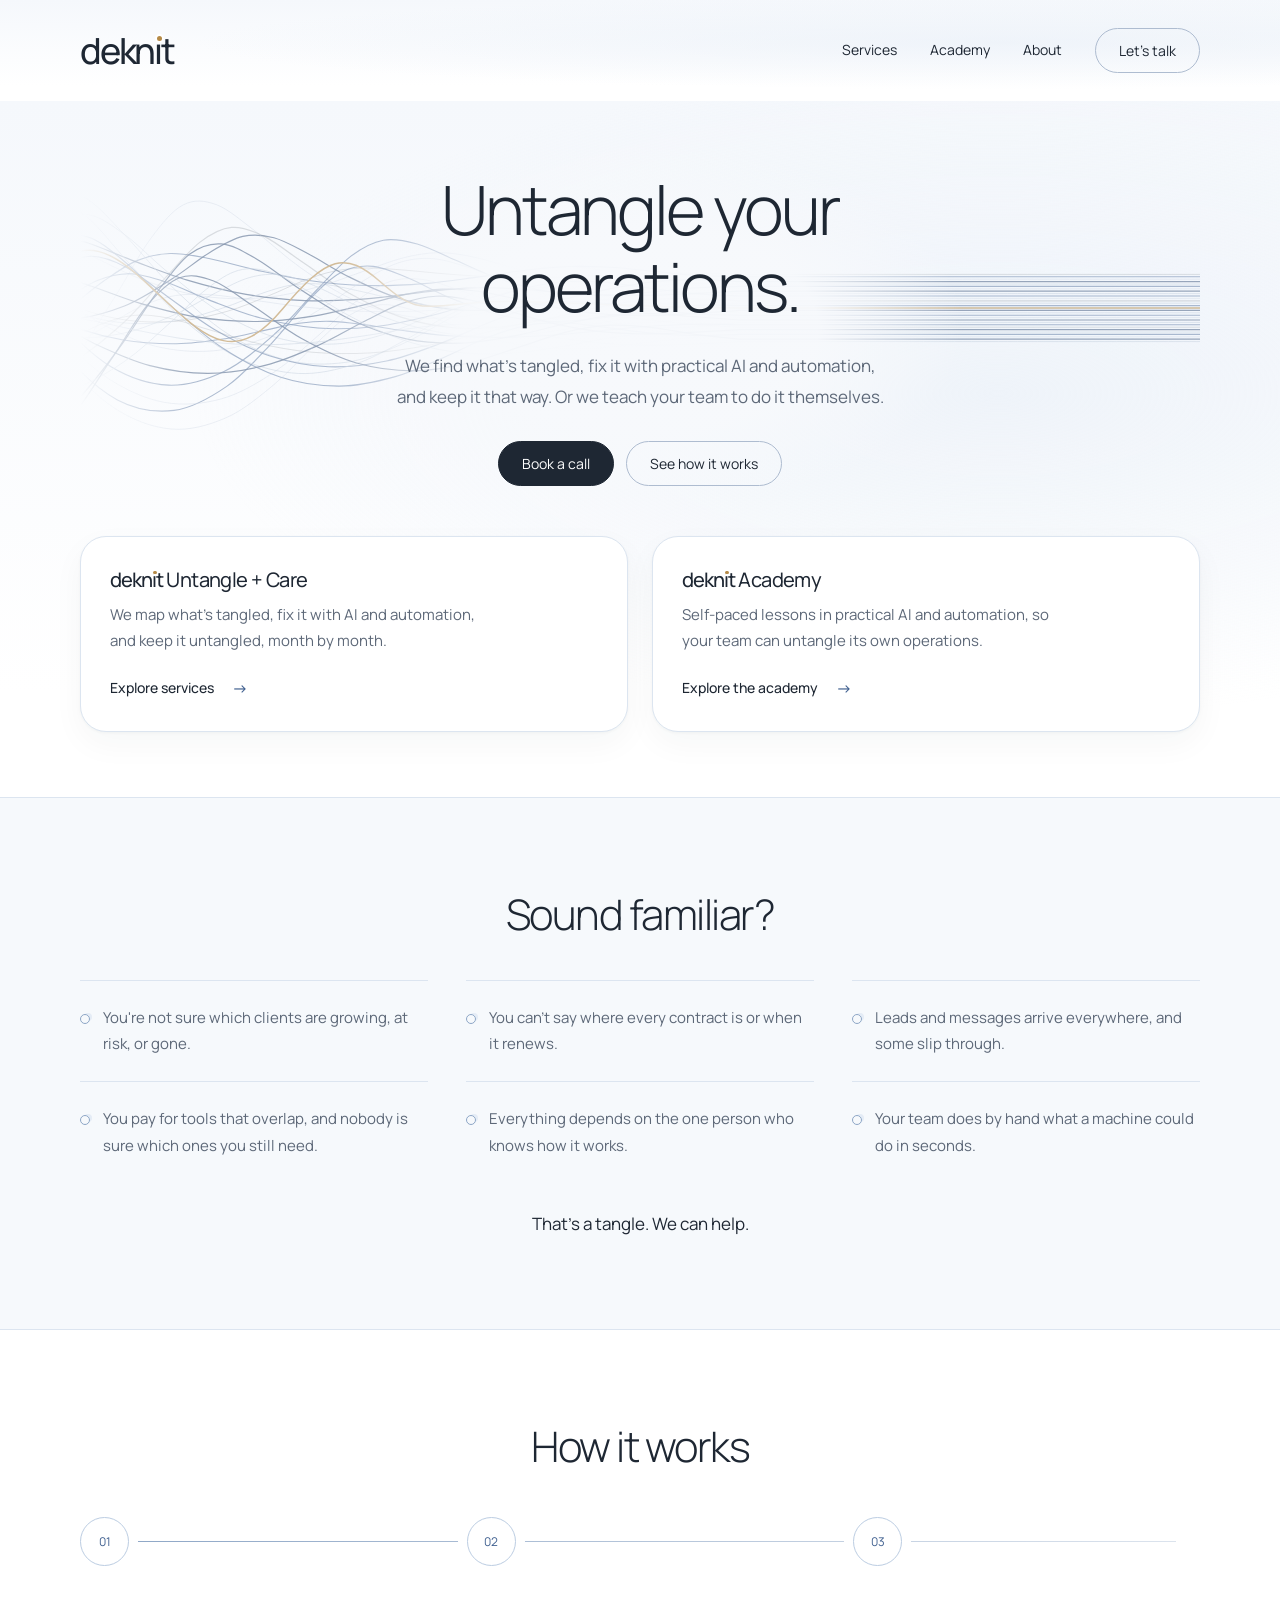
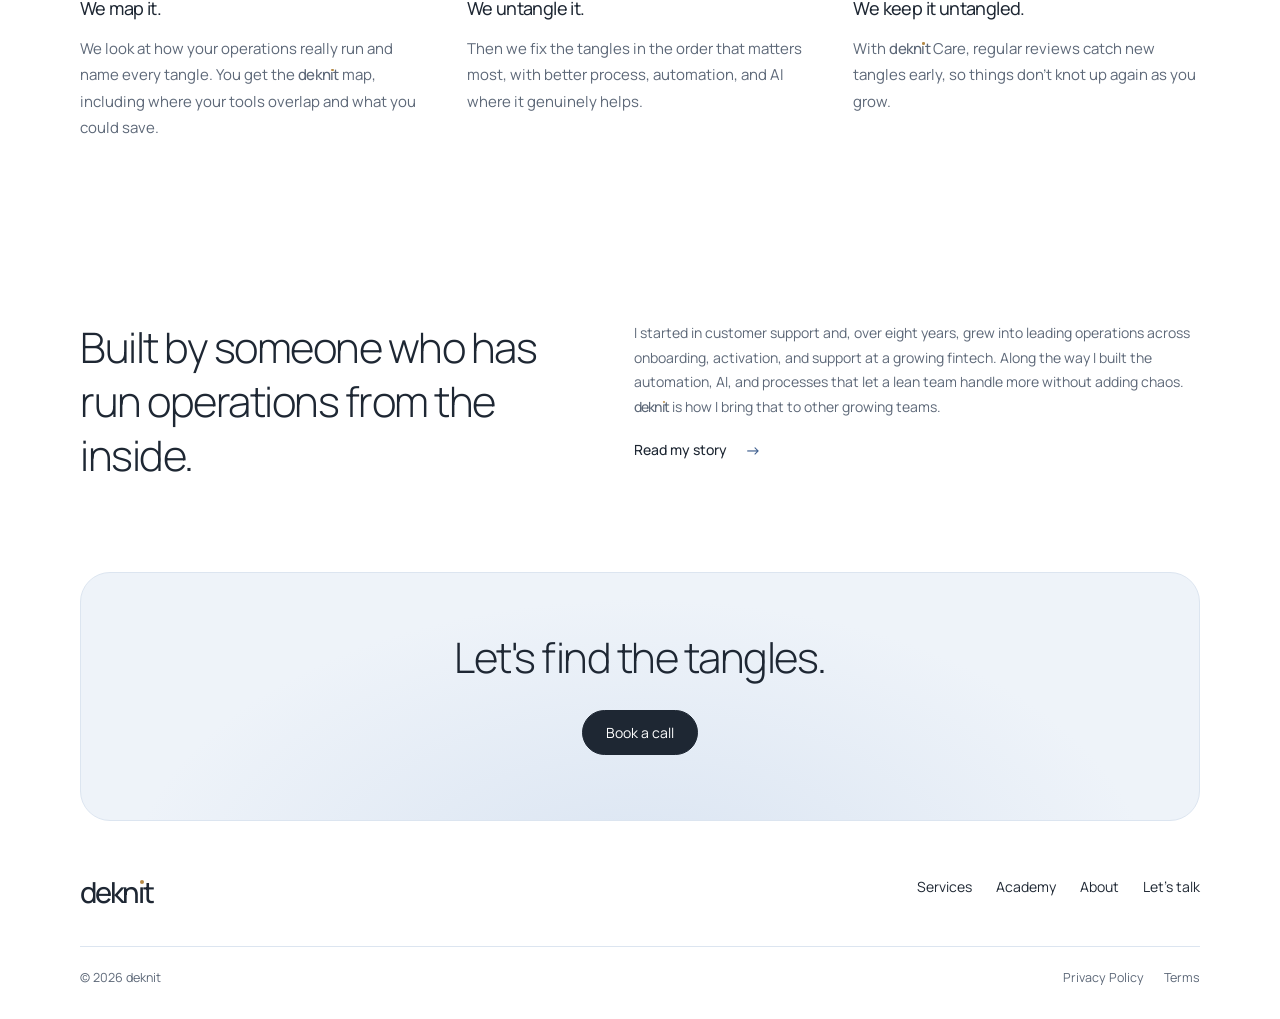
==== commit 5ae3d359: "Move hero artwork behind the hero with a readability halo On desktop the threads sit behind the head" ====
--- a/index.html
+++ b/index.html
@@ -5,15 +5,15 @@
 <meta name="viewport" content="width=device-width, initial-scale=1">
 <meta name="description" content="We find what's tangled, fix it with practical AI and automation, and keep it that way. Or we teach your team to do it themselves.">
 <title>deknit | Untangle your operations.</title>
-<link rel="stylesheet" href="styles.css?v=20261026y"><script src="script.js?v=20261026y" defer></script>
+<link rel="stylesheet" href="styles.css?v=20261027a"><script src="script.js?v=20261027a" defer></script>
 </head>
 <body>
 <a class="skip" href="#main">Skip to content</a>
 <header class="top"><div class="wrap header-row"><a class="logo" href="index.html" aria-label="deknit home">dekn<span class="logo-i">i</span>t</a><nav aria-label="Main navigation"><a href="services.html">Services</a><a href="academy.html">Academy</a><a href="about.html">About</a><a href="lets-talk.html" class="pill">Let's talk</a></nav></div></header>
 <main id="main" class="centered"><div class="top">
 <div class="wrap">
-<section class="hero" aria-labelledby="hero-title"><div class="hero-copy"><h1 id="hero-title">Untangle your<br>operations.</h1><p class="lead">We find what's tangled, fix it with practical AI and automation, and keep it that way. Or we teach your team to do it themselves.</p><div class="actions"><a class="pill primary" href="lets-talk.html">Book a call</a><a class="pill" href="#how-it-works">See how it works</a></div></div>
-</section><div class="hero-art" aria-hidden="true"><img src="images/deknit-untangled-hero.svg" alt="" width="2400" height="520" decoding="async"></div>
+<section class="hero" aria-labelledby="hero-title"><div class="hero-art" aria-hidden="true"><img src="images/deknit-untangled-hero.svg" alt="" width="2400" height="520" decoding="async"></div><div class="hero-copy"><h1 id="hero-title">Untangle your<br>operations.</h1><p class="lead">We find what's tangled, fix it with practical AI and automation, and keep it that way. Or we teach your team to do it themselves.</p><div class="actions"><a class="pill primary" href="lets-talk.html">Book a call</a><a class="pill" href="#how-it-works">See how it works</a></div></div>
+</section>
 <div class="offers" id="services"><article class="glass offer"><div><h3><span class="wm">dekn<span class="logo-i">i</span>t</span> Untangle + Care</h3><p>We map what's tangled, fix it with AI and automation, and keep it untangled, month by month.</p><a class="text-link" href="services.html">Explore services</a></div></article><article class="glass offer" id="academy"><div><h3><span class="wm">dekn<span class="logo-i">i</span>t</span> Academy</h3><p>Self-paced lessons in practical AI and automation, so your team can untangle its own operations.</p><a class="text-link" href="academy.html">Explore the academy</a></div></article></div>
 </div></div>
 <section class="section familiar"><div class="wrap"><h2>Sound familiar?</h2><div class="tangles"><p class="tangle">You're not sure which clients are growing, at risk, or gone.</p><p class="tangle">You can't say where every contract is or when it renews.</p><p class="tangle">Leads and messages arrive everywhere, and some slip through.</p><p class="tangle">You pay for tools that overlap, and nobody is sure which ones you still need.</p><p class="tangle">Everything depends on the one person who knows how it works.</p><p class="tangle">Your team does by hand what a machine could do in seconds.</p></div><p class="closing">That's a tangle. We can help.</p></div></section>
--- a/styles.css
+++ b/styles.css
@@ -185,6 +185,15 @@
   .fineprint,.oc-body p.fineprint,p.fineprint{font-size:13px}
 }
 
-/* Home: tangle-to-line artwork between the hero and the two offers */
-.hero-art{position:relative;overflow:hidden;margin:8px 0 40px;-webkit-mask-image:linear-gradient(90deg,transparent,#000 8%);mask-image:linear-gradient(90deg,transparent,#000 8%)}
-.hero-art img{display:block;position:relative;left:50%;transform:translateX(-50%);width:max(100%,1100px);height:auto}
+/* Home: tangle-to-line artwork sits softly behind the hero, never through the words */
+.hero{position:relative;isolation:isolate}
+.hero-art{position:absolute;inset:0;z-index:-2;overflow:hidden;display:flex;align-items:center;pointer-events:none;opacity:.55;-webkit-mask-image:linear-gradient(90deg,transparent,#000 10%);mask-image:linear-gradient(90deg,transparent,#000 10%)}
+.hero-art img{display:block;flex:none;position:relative;left:50%;transform:translateX(-50%);width:max(100%,1200px);height:auto}
+.hero-copy{position:relative}
+.hero-copy:before{content:"";position:absolute;z-index:-1;inset:-28px -70px;background:radial-gradient(closest-side,rgba(247,249,252,.96) 55%,rgba(247,249,252,0));pointer-events:none}
+@media (max-width:800px){
+  .hero{padding-bottom:150px}
+  .hero-art{align-items:flex-end;opacity:.6}
+  .hero-art img{width:max(100%,1000px)}
+  .hero-copy:before{display:none}
+}
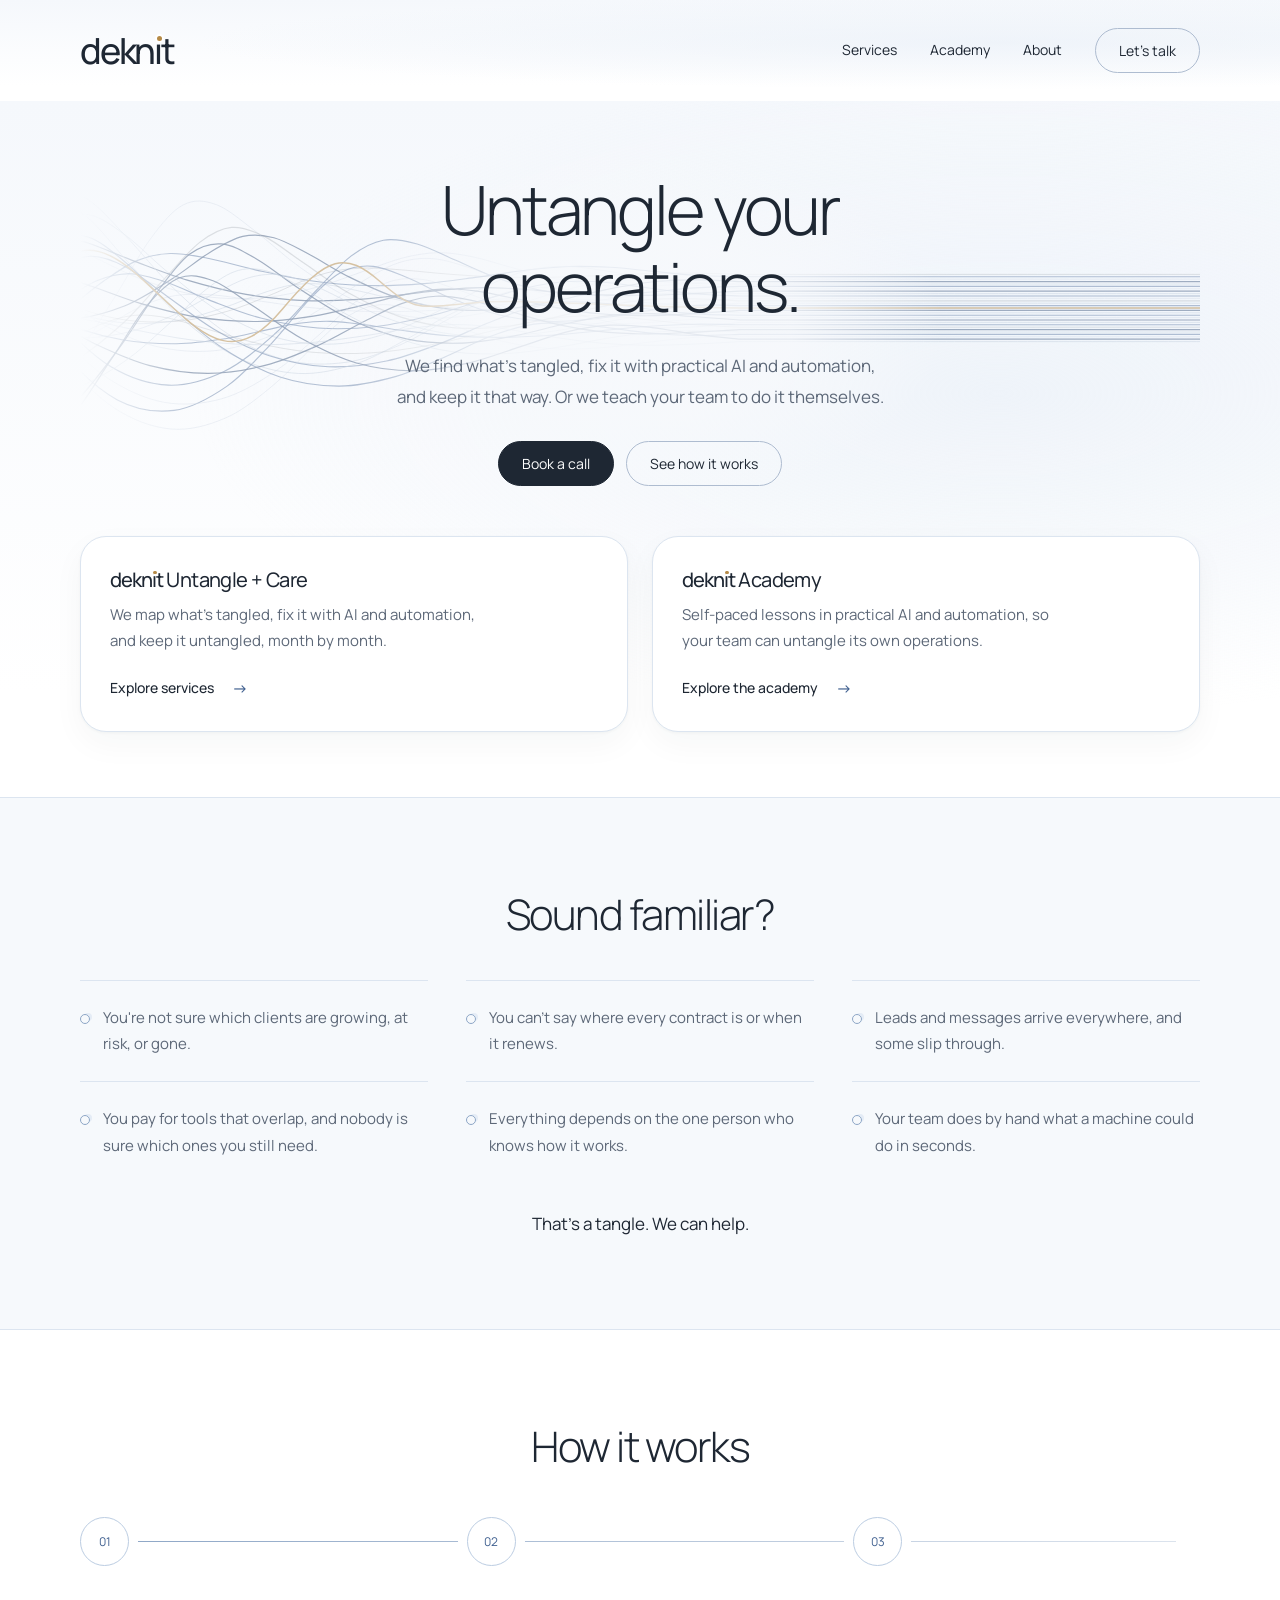
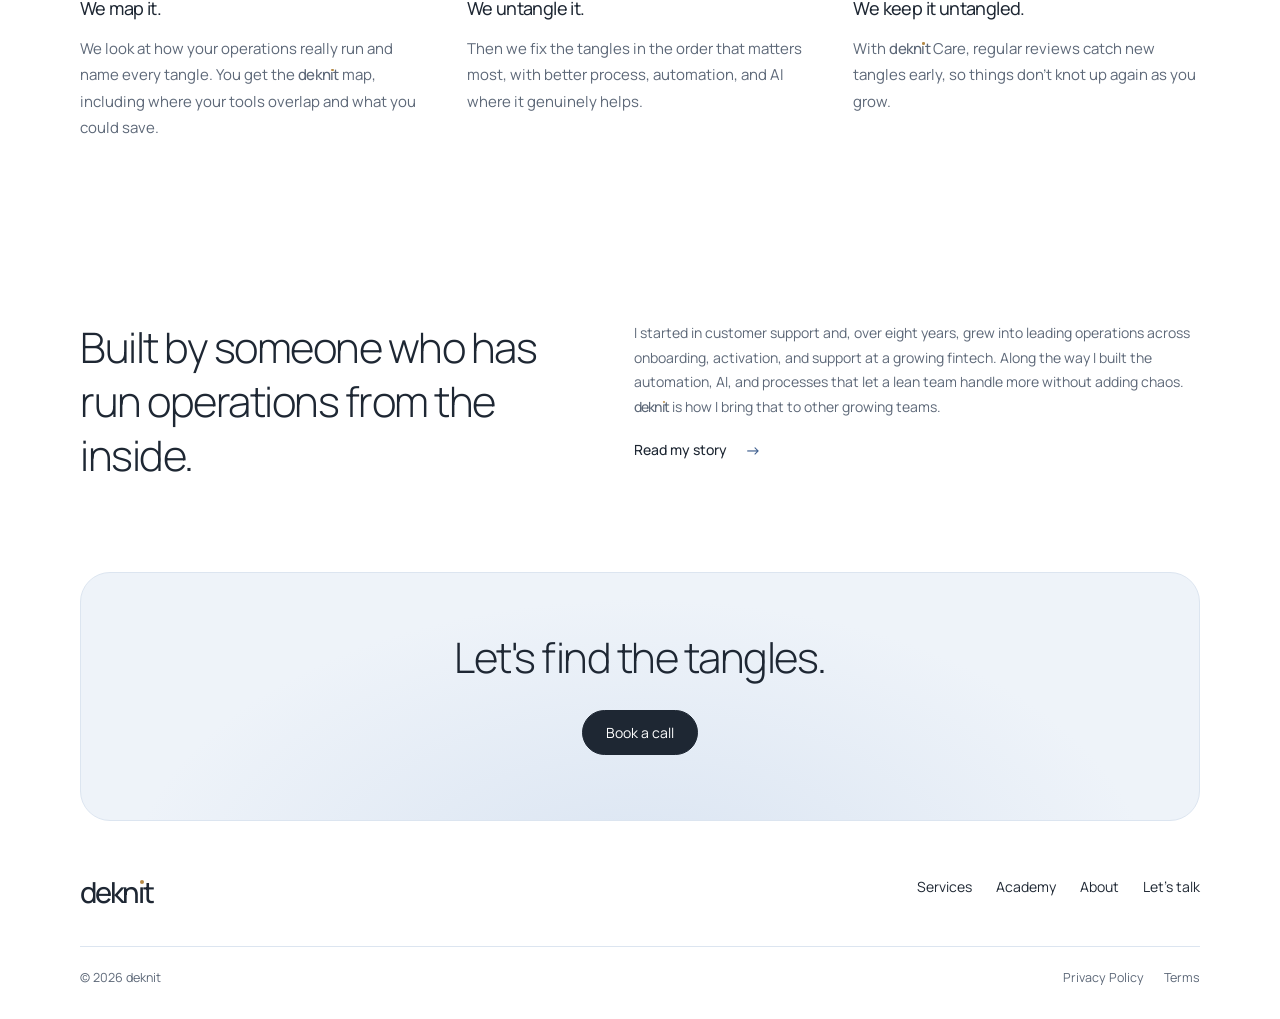
==== commit 5ff956f7: "Keep hero artwork behind the letters on phones too Lower the artwork opacity and add a light halo so" ====
--- a/index.html
+++ b/index.html
@@ -5,7 +5,7 @@
 <meta name="viewport" content="width=device-width, initial-scale=1">
 <meta name="description" content="We find what's tangled, fix it with practical AI and automation, and keep it that way. Or we teach your team to do it themselves.">
 <title>deknit | Untangle your operations.</title>
-<link rel="stylesheet" href="styles.css?v=20261027a"><script src="script.js?v=20261027a" defer></script>
+<link rel="stylesheet" href="styles.css?v=20261027b"><script src="script.js?v=20261027b" defer></script>
 </head>
 <body>
 <a class="skip" href="#main">Skip to content</a>
--- a/styles.css
+++ b/styles.css
@@ -185,15 +185,14 @@
   .fineprint,.oc-body p.fineprint,p.fineprint{font-size:13px}
 }
 
-/* Home: tangle-to-line artwork sits softly behind the hero, never through the words */
+/* Home: tangle-to-line artwork sits softly behind the hero letters */
 .hero{position:relative;isolation:isolate}
-.hero-art{position:absolute;inset:0;z-index:-2;overflow:hidden;display:flex;align-items:center;pointer-events:none;opacity:.55;-webkit-mask-image:linear-gradient(90deg,transparent,#000 10%);mask-image:linear-gradient(90deg,transparent,#000 10%)}
+.hero-art{position:absolute;inset:0;z-index:-2;overflow:hidden;display:flex;align-items:center;pointer-events:none;opacity:.5;-webkit-mask-image:linear-gradient(90deg,transparent,#000 10%);mask-image:linear-gradient(90deg,transparent,#000 10%)}
 .hero-art img{display:block;flex:none;position:relative;left:50%;transform:translateX(-50%);width:max(100%,1200px);height:auto}
 .hero-copy{position:relative}
-.hero-copy:before{content:"";position:absolute;z-index:-1;inset:-28px -70px;background:radial-gradient(closest-side,rgba(247,249,252,.96) 55%,rgba(247,249,252,0));pointer-events:none}
+.hero-copy:before{content:"";position:absolute;z-index:-1;inset:-20px -50px;background:radial-gradient(closest-side,rgba(247,249,252,.8) 50%,rgba(247,249,252,0));pointer-events:none}
 @media (max-width:800px){
-  .hero{padding-bottom:150px}
-  .hero-art{align-items:flex-end;opacity:.6}
+  .hero-art{opacity:.38}
   .hero-art img{width:max(100%,1000px)}
-  .hero-copy:before{display:none}
+  .hero-copy:before{inset:-10px -16px;background:radial-gradient(closest-side,rgba(247,249,252,.78) 60%,rgba(247,249,252,0))}
 }
